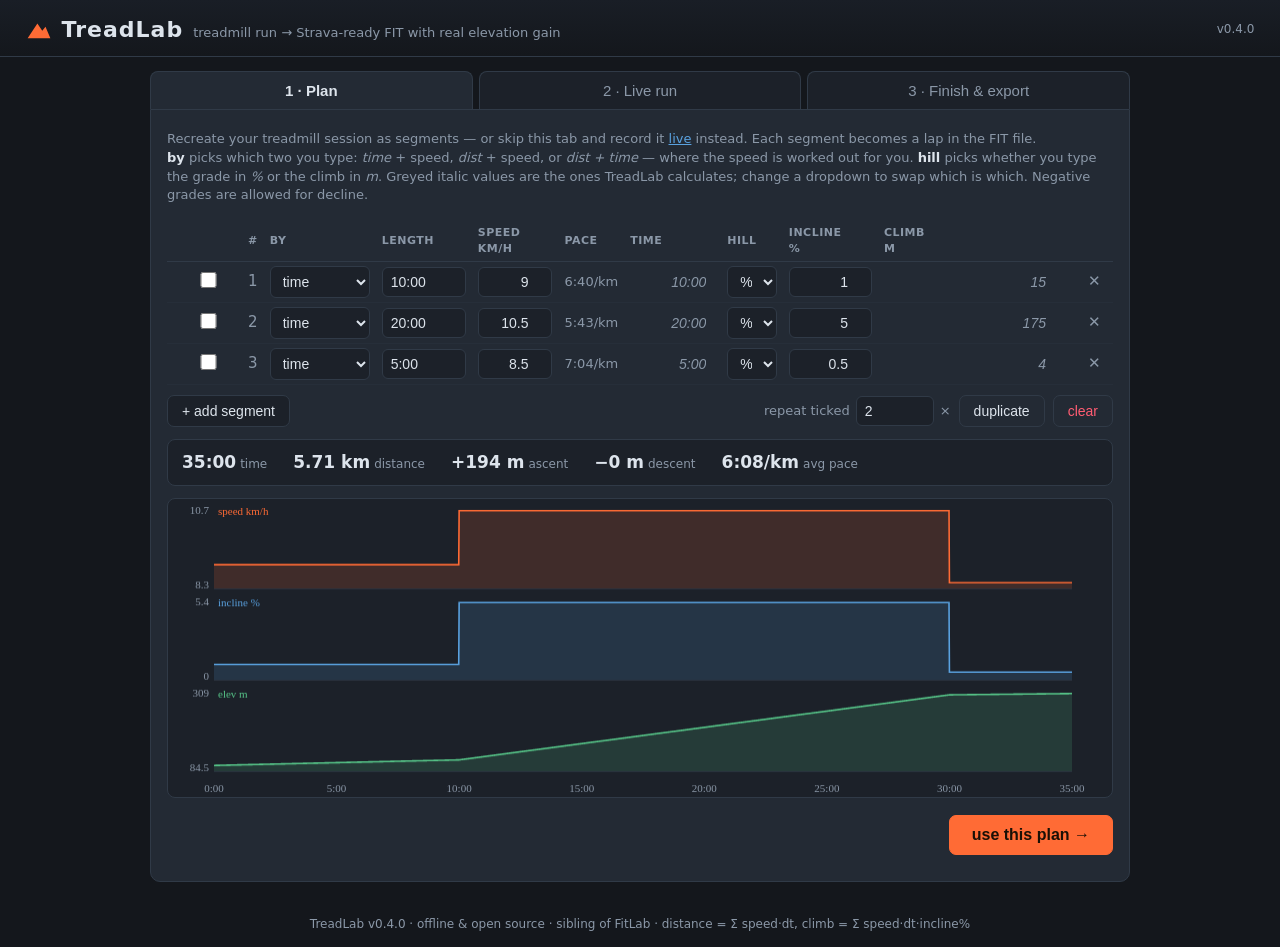
==== docs/index.html @ c430d849 "TreadLab v0.4.0 - treadmill runs to Strava-ready FIT files Recreate or live-record a treadmill run (" ====
<!DOCTYPE html>
<html lang="en">
<head>
<meta charset="utf-8">
<meta name="viewport" content="width=device-width, initial-scale=1, viewport-fit=cover">
<title>TreadLab — treadmill run simulator</title>
<meta name="description" content="Turn treadmill runs into Strava-ready FIT files with real elevation gain.">
<meta name="theme-color" content="#14171c">
<link rel="icon" href="data:image/svg+xml,%3Csvg xmlns='http://www.w3.org/2000/svg' viewBox='0 0 32 32'%3E%3Cpath d='M2 26 L14 8 L20 17 L24 12 L30 26 Z' fill='%23ff6b35'/%3E%3C/svg%3E">
<link rel="manifest" href="manifest.json">
<link rel="apple-touch-icon" href="apple-touch-icon.png">
<meta name="apple-mobile-web-app-capable" content="yes">
<meta name="apple-mobile-web-app-title" content="TreadLab">
<meta name="apple-mobile-web-app-status-bar-style" content="black-translucent">
<link rel="stylesheet" href="style.css">
</head>
<body>

<header>
  <div class="brand">
    <svg viewBox="0 0 32 32" class="logo"><path d="M2 26 L14 8 L20 17 L24 12 L30 26 Z"/></svg>
    <h1>TreadLab</h1>
    <span class="tagline">treadmill run → Strava-ready FIT with real elevation gain</span>
  </div>
  <span class="version" id="version">…</span>
</header>

<nav id="tabs">
  <button class="tab active" data-tab="plan">1 · Plan</button>
  <button class="tab" data-tab="live">2 · Live run</button>
  <button class="tab" data-tab="finish">3 · Finish &amp; export</button>
</nav>

<main>

<!-- ============================= PLAN ============================= -->
<section id="tab-plan" class="pane active">
  <p class="hint">Recreate your treadmill session as segments — or skip this tab and record it
     <a href="#" data-goto="live">live</a> instead. Each segment becomes a lap in the FIT file.<br>
     <b>by</b> picks which two you type: <i>time</i> + speed, <i>dist</i> + speed, or
     <i>dist + time</i> — where the speed is worked out for you.
     <b>hill</b> picks whether you type the grade in <i>%</i> or the climb in <i>m</i>.
     Greyed italic values are the ones TreadLab calculates; change a dropdown to swap
     which is which. Negative grades are allowed for decline.</p>

  <div class="tablewrap">
    <table id="segTable">
      <thead><tr>
        <th></th><th>#</th><th>by</th><th>length</th><th>speed<br>km/h</th><th>pace</th>
        <th>time</th><th>hill</th><th>incline<br>%</th><th>climb<br>m</th><th></th>
      </tr></thead>
      <tbody></tbody>
    </table>
  </div>

  <div class="row gap">
    <button id="addSeg" class="btn">+ add segment</button>
    <span class="grow"></span>
    <label class="inline">repeat ticked <input id="dupCount" type="number" value="2" min="2" max="50"> ×</label>
    <button id="dupSel" class="btn ghost">duplicate</button>
    <button id="clearPlan" class="btn ghost danger">clear</button>
  </div>

  <div id="planTotals" class="totals"></div>
  <canvas id="planChart" class="chart" height="300"></canvas>
  <div class="row">
    <span class="grow"></span>
    <button id="usePlan" class="btn primary big">use this plan →</button>
  </div>
</section>

<!-- ============================= LIVE ============================= -->
<section id="tab-live" class="pane">
  <p class="hint">Mirror the treadmill as you run: bump speed/incline when you change them on the
     machine. <b>Space</b> start/pause · <b>↑↓</b> speed ±0.1 (Shift ±1.0) ·
     <b>←→</b> incline ±0.5 (Shift ±1.0) · <b>L</b> lap.</p>

  <div class="live-grid">
    <div class="live-cell wide">
      <div class="live-label">elapsed</div>
      <div id="liveTimer" class="live-huge mono">00:00</div>
      <div id="liveState" class="live-sub">ready</div>
    </div>
    <div class="live-cell">
      <div class="live-label">speed <span class="unit">km/h</span></div>
      <div id="liveSpeed" class="live-huge accent mono">9.0</div>
      <div class="btnrow">
        <button class="btn step" data-speed="-1">−1</button>
        <button class="btn step" data-speed="-0.1">−.1</button>
        <button class="btn step" data-speed="0.1">+.1</button>
        <button class="btn step" data-speed="1">+1</button>
      </div>
    </div>
    <div class="live-cell">
      <div class="live-label">incline <span class="unit">%</span></div>
      <div id="liveIncline" class="live-huge blue mono">1.0</div>
      <div class="btnrow">
        <button class="btn step" data-incline="-1">−1</button>
        <button class="btn step" data-incline="-0.5">−.5</button>
        <button class="btn step" data-incline="0.5">+.5</button>
        <button class="btn step" data-incline="1">+1</button>
      </div>
    </div>
    <div class="live-cell">
      <div class="live-label">distance</div>
      <div id="liveDist" class="live-big mono">0.00 km</div>
      <div class="live-sub" id="livePace">pace —</div>
    </div>
    <div class="live-cell">
      <div class="live-label">climb</div>
      <div id="liveClimb" class="live-big green mono">0 m</div>
      <div class="live-sub" id="liveLaps">no laps</div>
    </div>
    <div class="live-cell">
      <div class="live-label">heart rate</div>
      <div id="liveHr" class="live-big red mono">—</div>
      <button id="bleBtn" class="btn small">♥ connect strap</button>
      <div id="bleStatus" class="live-sub"></div>
    </div>
  </div>

  <div class="row gap">
    <button id="liveStart" class="btn primary big">▶ start</button>
    <button id="liveLap" class="btn big" disabled>⚑ lap</button>
    <span class="grow"></span>
    <button id="liveReset" class="btn ghost danger" disabled>discard</button>
    <button id="liveFinish" class="btn green big" disabled>✔ finish run</button>
  </div>

  <p class="hint">Your full speed/incline/elevation chart appears on the
     <b>Finish &amp; export</b> tab when you press <b>✔ finish run</b>.</p>
</section>

<!-- ============================ FINISH ============================ -->
<section id="tab-finish" class="pane">
  <div id="noActivity" class="hint">Nothing to export yet — build a
     <a href="#" data-goto="plan">plan</a> or record a
     <a href="#" data-goto="live">live run</a> first.</div>

  <div id="finishBody" style="display:none">
    <div id="summary" class="totals big"></div>
    <canvas id="finishChart" class="chart" height="300"></canvas>

    <fieldset>
      <legend>♥ heart rate from your watch <span class="opt">(optional)</span></legend>
      <p class="hint">Did the same run with a watch or HR strap? Load its .FIT file and TreadLab
         copies the real heart-rate stream — plus cadence and temperature when the file has them —
         onto this activity, so Strava gets your elevation <i>and</i> your actual HR in one
         upload.</p>
      <div class="row gap">
        <label class="btn filebtn">choose .fit file<input id="hrFile" type="file" accept=".fit,.FIT"></label>
        <span id="hrInfo" class="grow subtle">no file loaded</span>
        <button id="hrClear" class="btn ghost small" style="display:none">remove</button>
      </div>
      <div id="hrControls" style="display:none">
        <div class="row gap wrap">
          <label class="inline check"><input id="adoptStart" type="checkbox" checked>
            use the HR file's real start time for this activity</label>
          <label class="inline check"><input id="copyCad" type="checkbox" checked>
            also copy cadence</label>
          <label class="inline check"><input id="copyTemp" type="checkbox" checked>
            also copy temperature</label>
        </div>
        <div class="row gap">
          <label class="inline">align offset <input id="hrOffset" type="number" value="0" step="1"> s</label>
          <button class="btn small nudge" data-nudge="-30">−30</button>
          <button class="btn small nudge" data-nudge="-5">−5</button>
          <button class="btn small nudge" data-nudge="5">+5</button>
          <button class="btn small nudge" data-nudge="30">+30</button>
          <span id="hrCoverage" class="grow subtle right"></span>
        </div>
        <p class="hint">Positive offset = your HR recording started <i>before</i> the simulated
           activity (skips the first seconds of the HR trace). Watch the red line on the chart.</p>
      </div>
    </fieldset>

    <fieldset>
      <legend>⬇ export</legend>
      <div class="row gap wrap">
        <label class="inline">activity type
          <select id="sportSel">
            <option value="virtual_activity">Virtual run (recommended — Strava keeps the elevation)</option>
            <option value="treadmill">Treadmill run</option>
          </select>
        </label>
        <label class="inline">start time <input id="startTime" type="datetime-local" step="1"></label>
        <label class="inline">start altitude <input id="startAlt" type="number" value="100" step="10"> m</label>
        <label class="inline">calories <input id="calories" type="number" min="0" placeholder="auto"> kcal</label>
        <label class="inline">map loop
          <select id="gpsLoc">
            <option value="watopia">near Watopia — Zwift's corner of the Pacific</option>
            <option value="nemo">Point Nemo — the spacecraft graveyard</option>
            <option value="off">no map</option>
          </select>
        </label>
      </div>
      <div class="row gap">
        <button id="exportBtn" class="btn primary big">⬇ download .FIT</button>
        <span id="exportStatus" class="grow subtle"></span>
      </div>
      <p class="hint">Then upload at <b>strava.com/upload</b>. Tip: make your first upload
         <b>private</b> and check the elevation shows up the way you want — “Virtual run” is what
         Zwift uses and reliably keeps file elevation; some platforms zero out elevation on
         activities flagged “treadmill”.</p>
      <p class="hint"><b>Map loop</b> draws your run as a closed loop in verified-empty ocean,
         sized so the loop equals your distance — purely so Strava shows a map.
         <b>Near Watopia</b> (12°S 166°E) parks it in the same South Pacific neighbourhood where
         Zwift georeferences Watopia, 80+ km clear of any land, road or Zwift island.
         <b>Point Nemo</b> (49°S 123°W) is the oceanic pole of inaccessibility — 2,700 km from
         the nearest land, where retired spacecraft are deorbited. Pick <b>no map</b> for a plain
         activity. Either way the track can’t touch real-world segments or leaderboards.</p>
    </fieldset>
  </div>
</section>

</main>

<footer>TreadLab v<span id="version2"></span> · offline &amp; open source · sibling of FitLab ·
  distance = Σ speed·dt, climb = Σ speed·dt·incline%</footer>

<script type="module" src="app.js"></script>
</body>
</html>
---- docs/style.css ----
:root {
  --bg: #14171c;
  --panel: #1c2129;
  --panel2: #232a34;
  --line: #303a47;
  --text: #dde4ec;
  --subtle: #8b98a8;
  --accent: #ff6b35;      /* speed / brand orange */
  --blue: #5aa2e0;        /* incline */
  --green: #58c98b;       /* elevation */
  --red: #ff5c72;         /* heart rate */
  --danger: #ff5c72;
}
* { box-sizing: border-box; }
html, body { margin: 0; padding: 0; }
body {
  background: var(--bg); color: var(--text);
  font: 15px/1.45 "Segoe UI", system-ui, sans-serif;
  min-height: 100vh; display: flex; flex-direction: column;
}
main { flex: 1; width: min(980px, 96vw); margin: 0 auto; }

header {
  display: flex; align-items: center; justify-content: space-between;
  padding: 14px 2vw 10px; border-bottom: 1px solid var(--line);
  background: linear-gradient(180deg, #191e26, var(--bg));
}
.brand { display: flex; align-items: baseline; gap: 10px; flex-wrap: wrap; }
.logo { width: 26px; height: 26px; fill: var(--accent); align-self: center; }
h1 { margin: 0; font-size: 22px; letter-spacing: 1px; }
.tagline { color: var(--subtle); font-size: 13px; }
.version { color: var(--subtle); font-size: 12px; }
footer { color: var(--subtle); font-size: 12px; text-align: center; padding: 14px; }

nav#tabs { display: flex; gap: 6px; width: min(980px, 96vw); margin: 14px auto 0; }
.tab {
  flex: 1; padding: 10px; background: var(--panel); color: var(--subtle);
  border: 1px solid var(--line); border-bottom: none;
  border-radius: 8px 8px 0 0; font-size: 15px; cursor: pointer;
}
.tab.active { background: var(--panel2); color: var(--text); font-weight: 600; }
.pane {
  display: none; background: var(--panel2); border: 1px solid var(--line);
  border-radius: 0 0 10px 10px; padding: 16px; margin-bottom: 20px;
}
.pane.active { display: block; }

.hint { color: var(--subtle); font-size: 13px; margin: 4px 0 12px; }
.hint b { color: var(--text); }
a { color: var(--blue); }
.mono { font-variant-numeric: tabular-nums; }
.subtle { color: var(--subtle); font-size: 13px; }
.right { text-align: right; }
.opt { font-weight: 400; color: var(--subtle); font-size: 12px; }

/* rows & buttons */
.row { display: flex; align-items: center; margin: 10px 0; }
.row.gap { gap: 8px; }
.row.wrap { flex-wrap: wrap; }
.grow { flex: 1; }
.btn {
  background: var(--panel); color: var(--text); border: 1px solid var(--line);
  border-radius: 7px; padding: 7px 14px; font-size: 14px; cursor: pointer;
}
.btn:hover:not(:disabled) { border-color: var(--subtle); }
.btn:disabled { opacity: .4; cursor: default; }
.btn.primary { background: var(--accent); border-color: var(--accent); color: #1a1006; font-weight: 700; }
.btn.green { background: var(--green); border-color: var(--green); color: #06180d; font-weight: 700; }
.btn.ghost { background: transparent; }
.btn.danger { color: var(--danger); }
.btn.big { padding: 10px 22px; font-size: 16px; }
.btn.small { padding: 4px 10px; font-size: 13px; }
.btn.step { min-width: 52px; font-weight: 700; }
.inline { display: inline-flex; align-items: center; gap: 6px; color: var(--subtle); font-size: 13px; }
.inline.check { color: var(--text); }
input, select {
  background: var(--panel); color: var(--text); border: 1px solid var(--line);
  border-radius: 6px; padding: 6px 8px; font-size: 14px;
}
input[type=number] { width: 78px; }
input[type=checkbox] { width: 16px; height: 16px; accent-color: var(--accent); }
.filebtn { position: relative; overflow: hidden; }
.filebtn input { position: absolute; inset: 0; opacity: 0; cursor: pointer; }

/* plan table -- scrolls sideways rather than squashing on a phone */
.tablewrap { overflow-x: auto; -webkit-overflow-scrolling: touch; }
#segTable { width: 100%; border-collapse: collapse; margin-top: 4px; min-width: 620px; }
#segTable th {
  color: var(--subtle); font-size: 11px; text-transform: uppercase;
  letter-spacing: .5px; text-align: left; padding: 4px 6px;
  border-bottom: 1px solid var(--line);
}
#segTable td { padding: 4px 6px; border-bottom: 1px solid #262e39; }
#segTable input, #segTable select { width: 100%; min-width: 56px; }
#segTable input.num { text-align: right; }
#segTable select.hill { min-width: 0; }
/* cells TreadLab solves for you: readable, but clearly not yours to type in */
#segTable input.derived {
  background: transparent; border-color: transparent;
  color: var(--subtle); font-style: italic;
}
#segTable input.warn { border-color: var(--danger); color: var(--danger); }
#segTable .drv { color: var(--subtle); font-size: 13px; white-space: nowrap; }
#segTable .del { background: none; border: none; color: var(--subtle); cursor: pointer; font-size: 15px; }
#segTable .del:hover { color: var(--danger); }
#segTable td.idx { color: var(--subtle); }

.totals {
  display: flex; flex-wrap: wrap; gap: 8px 26px; background: var(--panel);
  border: 1px solid var(--line); border-radius: 8px; padding: 10px 14px; margin: 12px 0;
}
.totals .t-item b { font-size: 17px; margin-right: 4px; }
.totals.big .t-item b { font-size: 21px; }
.totals .t-item span { color: var(--subtle); font-size: 12px; }

.chart { width: 100%; background: var(--panel); border: 1px solid var(--line); border-radius: 8px; }

/* live grid */
.live-grid {
  display: grid; grid-template-columns: repeat(3, 1fr); gap: 10px; margin: 12px 0;
}
.live-cell {
  background: var(--panel); border: 1px solid var(--line); border-radius: 10px;
  padding: 12px 14px; text-align: center;
}
.live-cell.wide { grid-column: 1 / -1; padding: 6px; }
.live-label { color: var(--subtle); font-size: 12px; text-transform: uppercase; letter-spacing: 1px; }
.unit { text-transform: none; letter-spacing: 0; }
.live-huge { font-size: 64px; font-weight: 800; line-height: 1.1; }
.live-big { font-size: 30px; font-weight: 700; margin: 6px 0; }
.live-sub { color: var(--subtle); font-size: 13px; min-height: 18px; }
.accent { color: var(--accent); }
.blue { color: var(--blue); }
.green { color: var(--green); }
.red { color: var(--red); }
.btnrow { display: flex; gap: 6px; justify-content: center; margin-top: 8px; }

fieldset {
  border: 1px solid var(--line); border-radius: 10px; margin: 16px 0; padding: 10px 14px;
}
legend { padding: 0 8px; font-weight: 600; }

/* installed-app polish: keep content clear of notches and home indicators */
body {
  padding-left: env(safe-area-inset-left);
  padding-right: env(safe-area-inset-right);
}
header { padding-top: calc(14px + env(safe-area-inset-top)); }
footer { padding-bottom: calc(14px + env(safe-area-inset-bottom)); }

@media (max-width: 700px) {
  /* minmax(0,…) lets a cell shrink past its button row's min-content width;
     plain 1fr refuses to, which pushed the whole page sideways on a phone */
  .live-grid { grid-template-columns: repeat(2, minmax(0, 1fr)); }
  .live-cell { padding: 10px 8px; }
  .btnrow { flex-wrap: wrap; }
  .btn.step { min-width: 42px; padding: 7px 6px; }
  .live-huge { font-size: 44px; }
  main { width: 100%; }
  .pane { border-radius: 0; border-left: none; border-right: none; padding: 12px; }
  nav#tabs { width: 100%; }
  .tab { font-size: 14px; padding: 10px 4px; }
  .tagline { display: none; }
  .btn.big { padding: 12px 18px; }        /* comfortable touch targets */
  .live-cell.wide { grid-column: 1 / -1; }
}
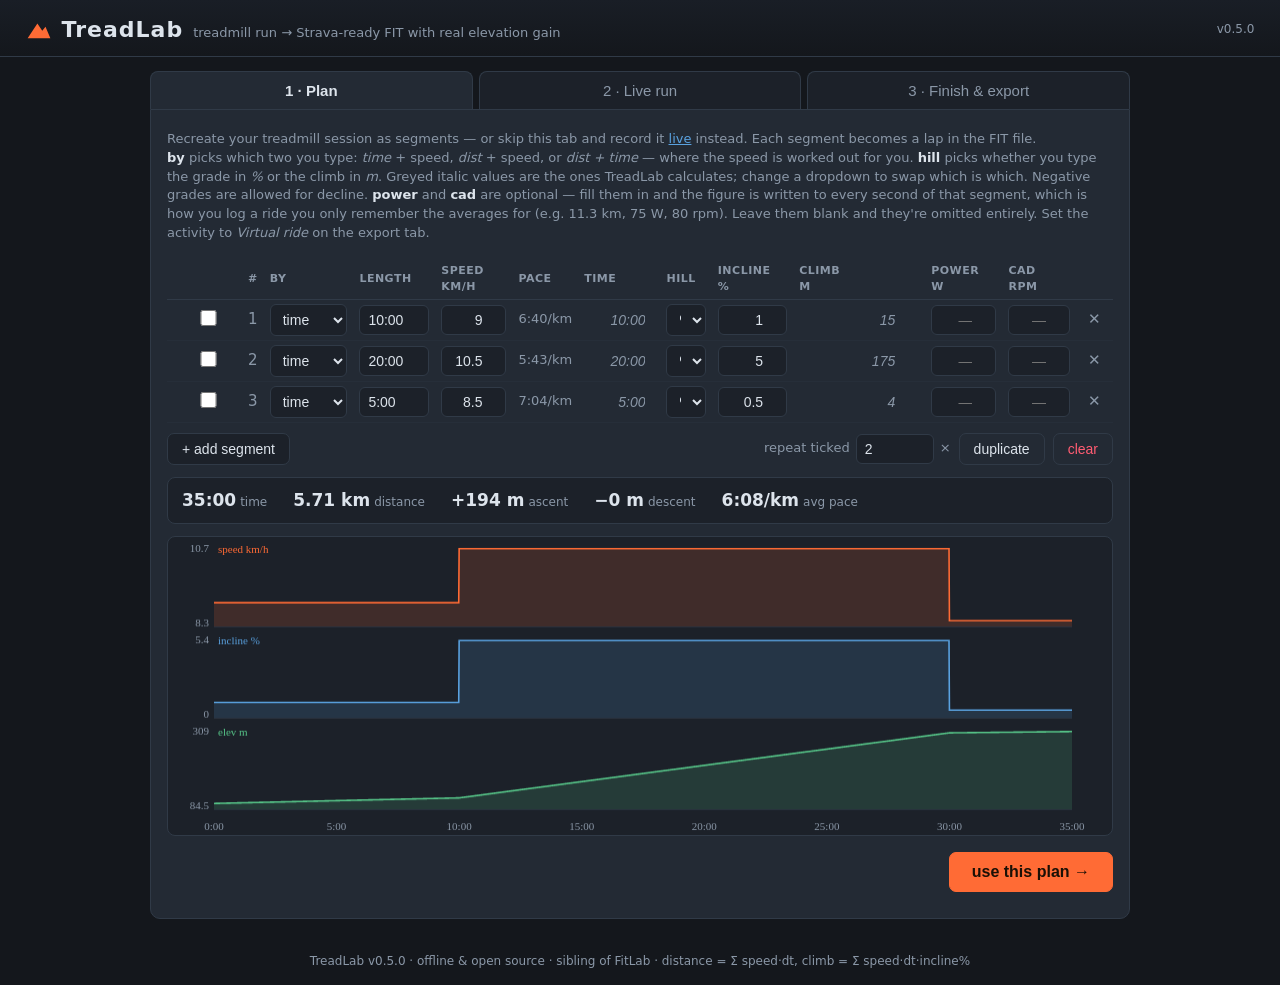
==== commit e3525d2d: "added cycling support: virtual ride, power and cadence" ====
--- a/docs/index.html
+++ b/docs/index.html
@@ -41,13 +41,18 @@
      <i>dist + time</i> — where the speed is worked out for you.
      <b>hill</b> picks whether you type the grade in <i>%</i> or the climb in <i>m</i>.
      Greyed italic values are the ones TreadLab calculates; change a dropdown to swap
-     which is which. Negative grades are allowed for decline.</p>
+     which is which. Negative grades are allowed for decline.
+     <b>power</b> and <b>cad</b> are optional — fill them in and the figure is written to
+     every second of that segment, which is how you log a ride you only remember the
+     averages for (e.g. 11.3 km, 75 W, 80 rpm). Leave them blank and they're omitted
+     entirely. Set the activity to <i>Virtual ride</i> on the export tab.</p>
 
   <div class="tablewrap">
     <table id="segTable">
       <thead><tr>
         <th></th><th>#</th><th>by</th><th>length</th><th>speed<br>km/h</th><th>pace</th>
-        <th>time</th><th>hill</th><th>incline<br>%</th><th>climb<br>m</th><th></th>
+        <th>time</th><th>hill</th><th>incline<br>%</th><th>climb<br>m</th>
+        <th>power<br>W</th><th>cad<br>rpm</th><th></th>
       </tr></thead>
       <tbody></tbody>
     </table>
@@ -179,8 +184,10 @@
       <div class="row gap wrap">
         <label class="inline">activity type
           <select id="sportSel">
-            <option value="virtual_activity">Virtual run (recommended — Strava keeps the elevation)</option>
-            <option value="treadmill">Treadmill run</option>
+            <option value="running/virtual_activity">Virtual run (recommended — Strava keeps the elevation)</option>
+            <option value="running/treadmill">Treadmill run</option>
+            <option value="cycling/virtual_activity">Virtual ride</option>
+            <option value="cycling/indoor_cycling">Indoor ride</option>
           </select>
         </label>
         <label class="inline">start time <input id="startTime" type="datetime-local" step="1"></label>
--- a/docs/style.css
+++ b/docs/style.css
@@ -84,7 +84,7 @@
 
 /* plan table -- scrolls sideways rather than squashing on a phone */
 .tablewrap { overflow-x: auto; -webkit-overflow-scrolling: touch; }
-#segTable { width: 100%; border-collapse: collapse; margin-top: 4px; min-width: 620px; }
+#segTable { width: 100%; border-collapse: collapse; margin-top: 4px; min-width: 760px; }
 #segTable th {
   color: var(--subtle); font-size: 11px; text-transform: uppercase;
   letter-spacing: .5px; text-align: left; padding: 4px 6px;
